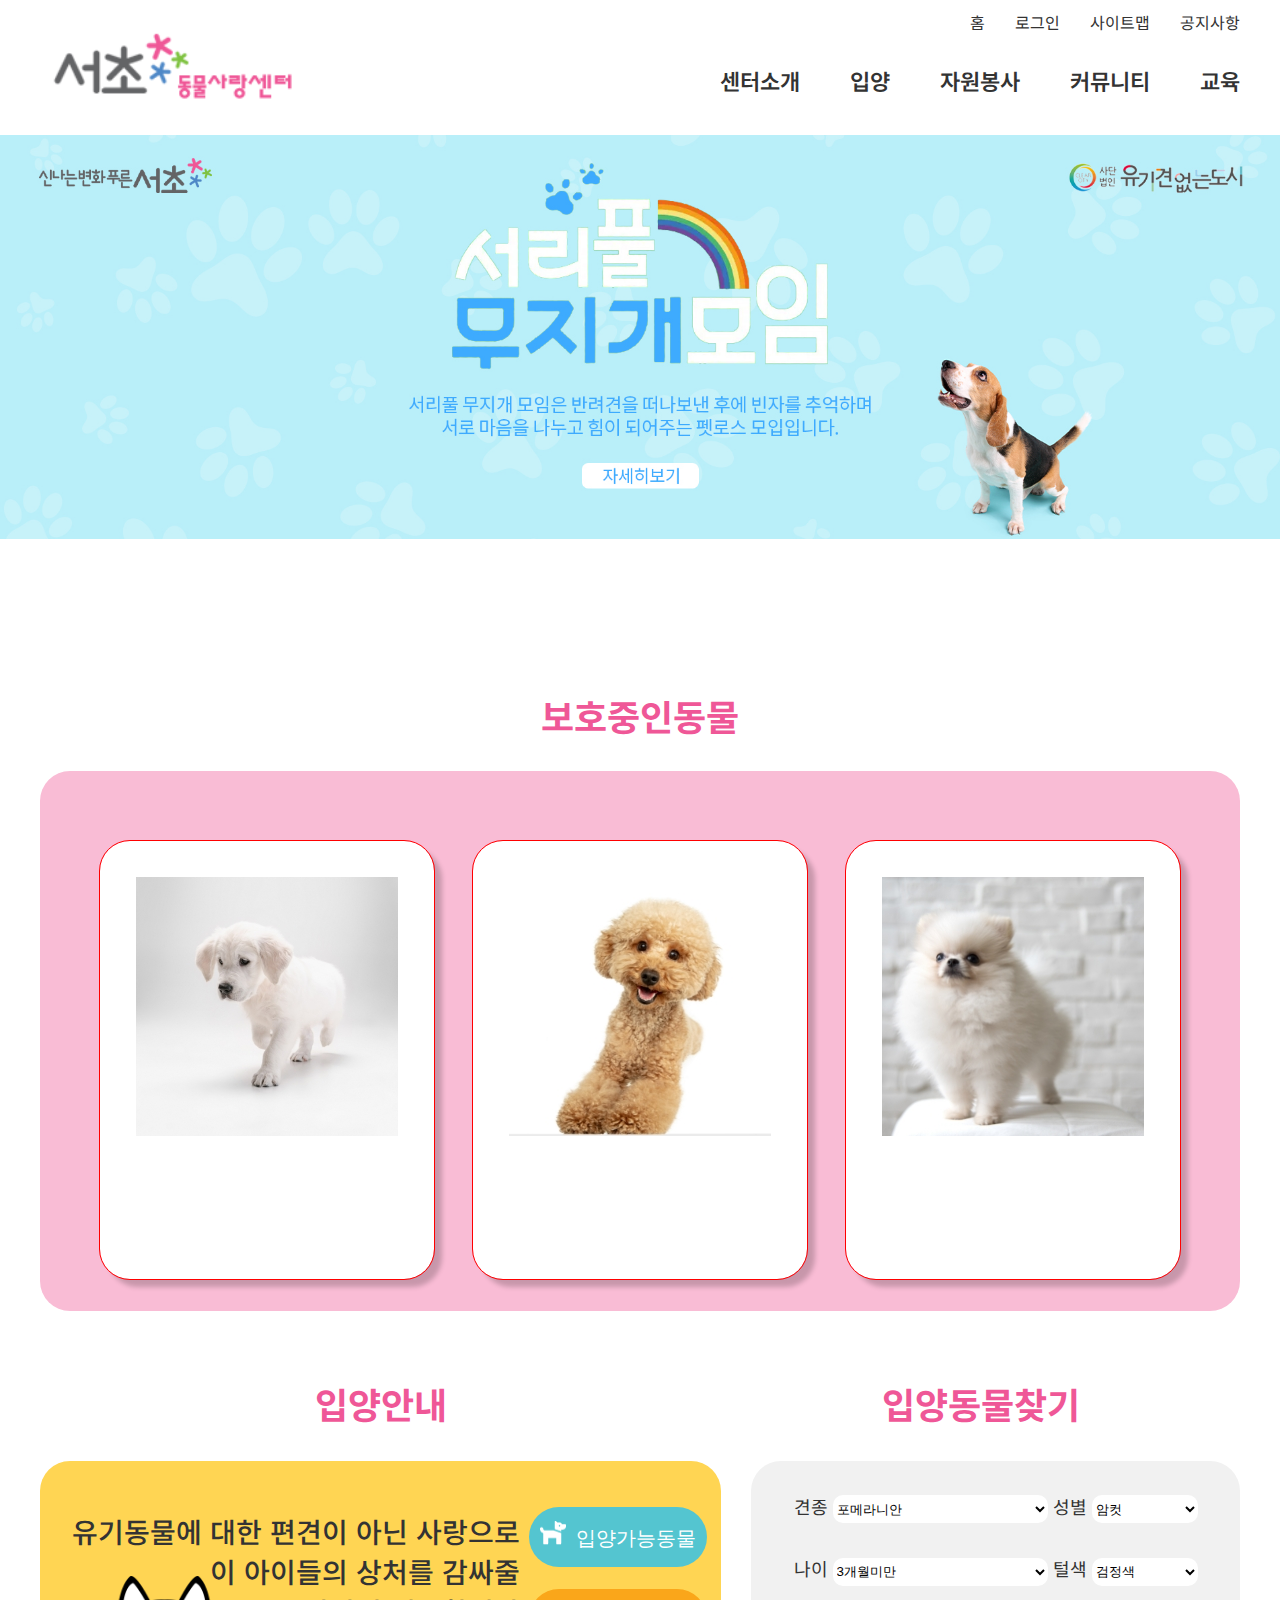
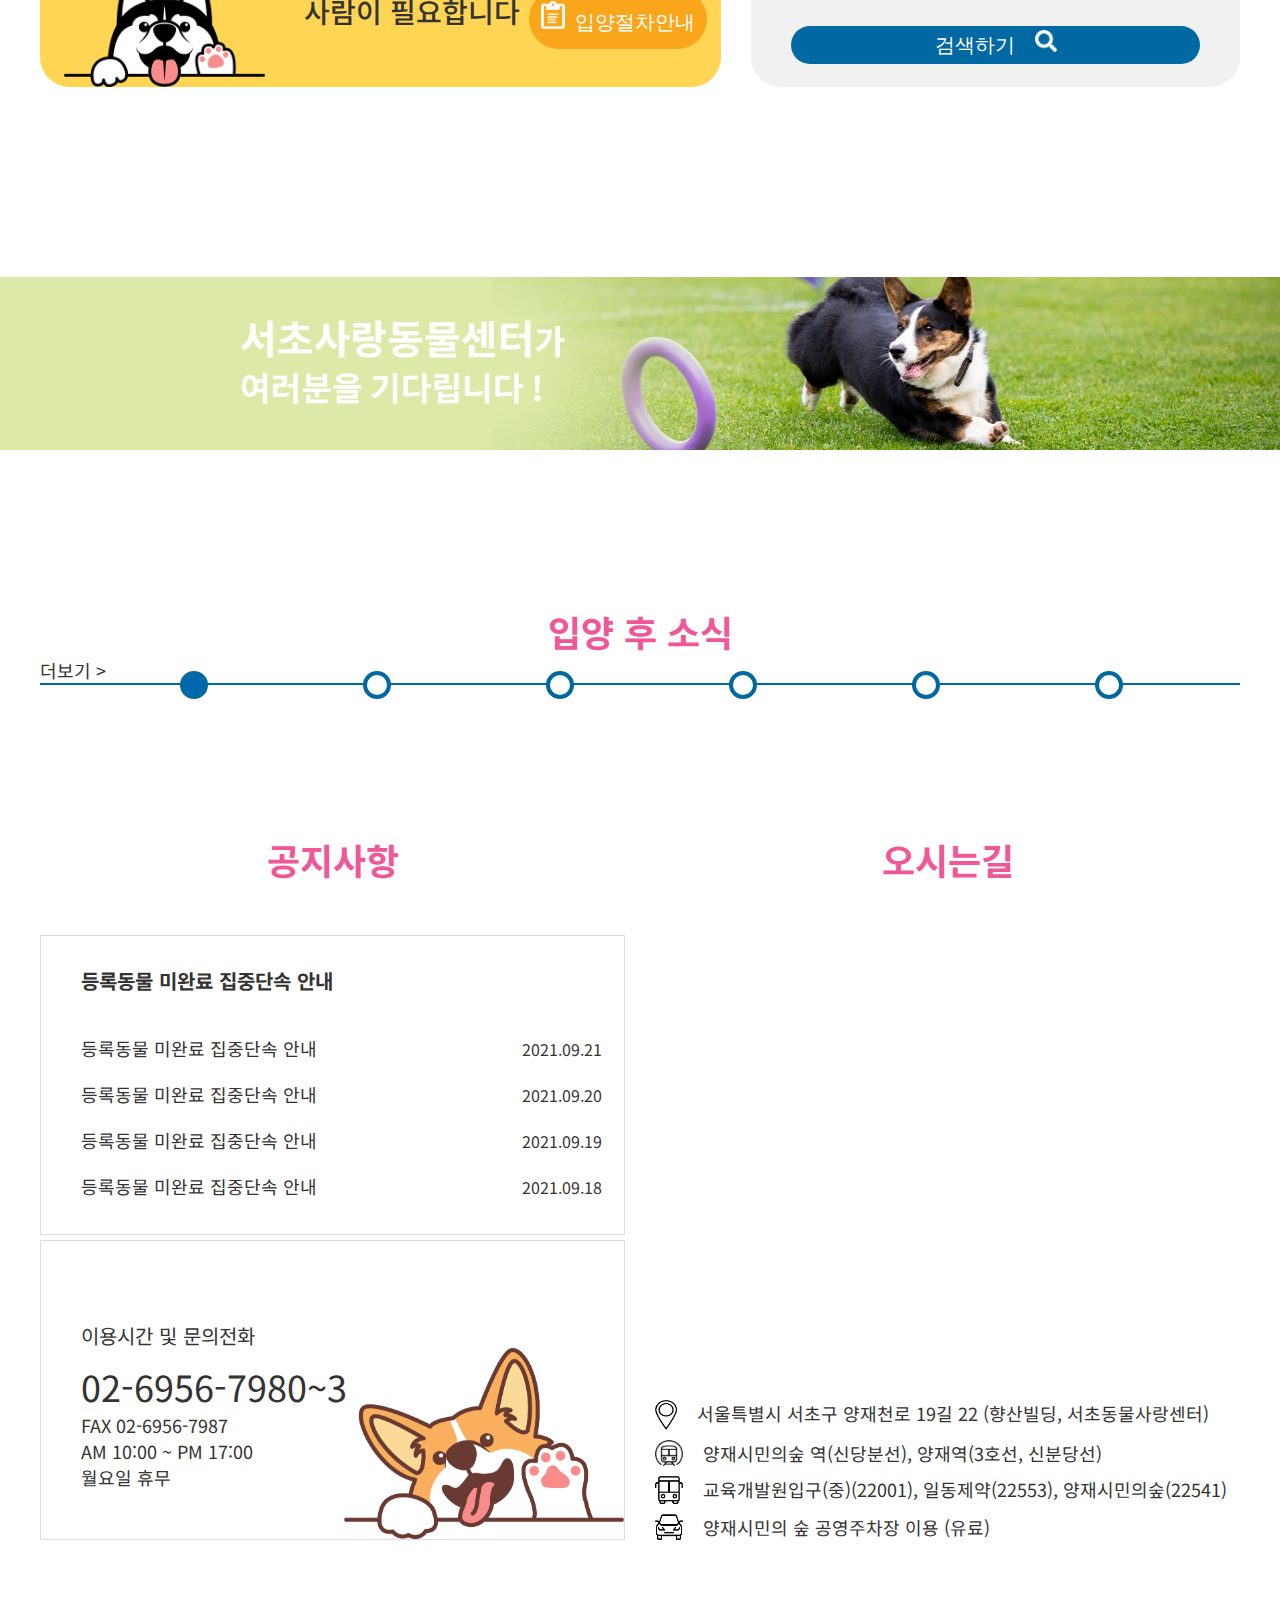
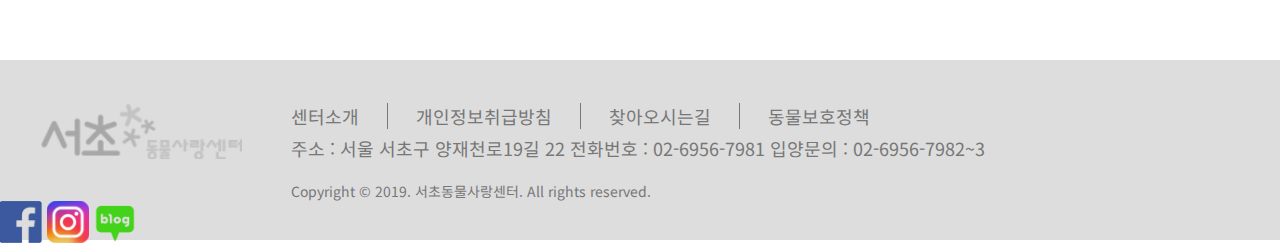
==== index.html @ 69ccb1bf "Add files via upload" ====
<!DOCTYPE html>
<html lang="ko">
<head>
    <meta charset="UTF-8">
    <meta http-equiv="X-UA-Compatible" content="IE=edge">
    <meta name="viewport" content="width=device-width, initial-scale=1.0">
    <title>서초동물사랑센터</title>
    <link href="https://fonts.googleapis.com/css2?family=Noto+Sans+KR:wght@300;400;500;700&display=swap" rel="stylesheet">
  <!-- 폰트어썸 -->
  <link rel="stylesheet" href="https://cdnjs.cloudflare.com/ajax/libs/font-awesome/4.7.0/css/font-awesome.min.css">
  <link rel="stylesheet" href="css/style.css">
  <!-- 제이쿼리 -->
  <script src="https://ajax.googleapis.com/ajax/libs/jquery/3.5.1/jquery.min.js"></script>
  <!-- 자바스크립트 -->
  <script src="js/main.js"></script>
</head>
<body>
    <header id="header">
        <h1><a href="#"><img src="images/logo.png" alt="서울동물사랑센터 로고"></a>
        </h1>
        <div class="header-box">
            <ul class="header-first-nav">
                <li><a href="#">홈</a></li>
                <li><a href="#">로그인</a></li>
                <li><a href="#">사이트맵</a></li>
                <li><a href="#">공지사항</a></li>
            </ul>
            <ul class="header-second-nav">
                <li><a href="#">센터소개</a></li>
                <li><a href="#">입양</a></li>
                <li><a href="#">자원봉사</a></li>
                <li><a href="#">커뮤니티</a></li>
                <li><a href="#">교육</a></li>
            </ul>
        </div>
    </header>
    <section id="main-visual">
        <div class="slider">
            <div class="sliders">
                <img src="images/main-banner1.jpg" alt="1">
                <img src="images/main-banner2.jpg" alt="2">
                <img src="images/main-banner3.jpg" alt="3">
            </div>
        </div>
      </section>

      <section id="contents-1">
          <h2>보호중인동물</h2>
          <div class="contents-box container">
              <div class="contents1">
                  <img src="images/contents-img1.jpg" alt="1">
                  <div class="text-box">
                
                  </div>
              </div>
              <div class="contents1">
                <img src="images/contents-img2.jpg" alt="2">
                <div class="text-box">
                    
                </div>
            </div>
            <div class="contents1">
                <img src="images/contents-img3.jpg" alt="3">
                <div class="text-box">
                    
                </div>
            </div>
          </div>
      </section>

      <section id="contents-2">
          <div class="contents2-1">
              <h2>입양안내</h2>
              <div class="contents2-1-box">
                  <p>유기동물에 대한 편견이 아닌 사랑으로
                      이 아이들의 상처를 감싸줄
                      사람이 필요합니다
                  </p>
                  <img src="images/dog4.png" alt="dogimg1">
                  <div class="contents2-1-button">
                      <button class="button1"><img src="images/icon01.png" alt="1">입양가능동물</button>
                      <button class="button2"><img src="images/icon02.png" alt="2">입양절차안내</button>
                  </div>
              </div>
          </div>
          <div class="contents2-2">
              <h2>입양동물찾기</h2>
              <div class="contents2-2-box">
                  <div class="select-box">
                      <span class="span1">견종</span>
                      <select name="견종" class="select-1">
                          <option value="">포메라니안</option>
                          <option value="">푸들</option>
                          <option value="">허스키</option>
                          <option value="">웰시코기</option>
                          <option value="">도베르만</option>
                          <option value="">사모예드</option>
                          <option value="">진돗개</option>
                      </select>
                      <span class="span2">성별</span>
                      <select name="성별" class="select-2">
                          <option value="">암컷</option>
                          <option value="">수컷</option>
                      </select>
                  </div>
                  <div>
                      <span>나이</span>
                      <select name="나이" class="select-1">
                        <option value="">3개월미만</option>
                        <option value="">6개월미만</option>
                        <option value="">1세</option>
                        <option value="">2세</option>
                        <option value="">3세</option>
                        <option value="">4세</option>
                        <option value="">5세이상</option>   
                      </select>
                      <span>털색</span>
                      <select name="털색" class="select-2">
                        <option value="">검정색</option>
                        <option value="">갈색</option>
                        <option value="">하얀색</option>
                        <option value="">주황색</option>
                        <option value="">회색</option>
                        <option value="">기타</option>
                      </select>
                </div>
                <button class="search-button">검색하기<img src="images/search_icon.png" alt=""></button>
              </div>
          </div>
      </section>

      <section id="sub-banner">
          <div class="sub-banner">
              <img src="images/sub-banner.jpg" alt="sub banner">
          </div>
      </section> 
      
      <section id="contents-3" class="container">
          <h2>입양 후 소식</h2>
          <a href="#" class="more">더보기 ></a>
          <div class="indicator">
                <div class="indicator-box">
                    <div class="borderline"></div>
                    <ul>
                        <li><a href="#"></a></li>
                        <li><a href="#"></a></li>
                        <li><a href="#"></a></li>
                        <li><a href="#"></a></li>
                        <li><a href="#"></a></li>
                        <li><a href="#"></a></li>                 
                    </ul>
                    
                    </div>
                </div>
                
          </div>
      </section>

      <section id="contents-4" class="container">
          <div class="contents4-1">
              <h2>공지사항</h2>
              <div class="notice-box">
                  <h3>등록동물 미완료 집중단속 안내</h3>
                  <div class="notice-text">
                      <a href="#">등록동물 미완료 집중단속 안내</a>
                      <a href="#">2021.09.21</a>
                  </div>
                  <div class="notice-text">
                    <a href="#">등록동물 미완료 집중단속 안내</a>
                    <a href="#">2021.09.20</a>
                </div>
                <div class="notice-text">
                    <a href="#">등록동물 미완료 집중단속 안내</a>
                    <a href="#">2021.09.19</a>
                </div>
                <div class="notice-text">
                    <a href="#">등록동물 미완료 집중단속 안내</a>
                    <a href="#">2021.09.18</a>
                </div>

              </div>
              <div class="guide-box">
                  <p>이용시간 및 문의전화</p>
                  <p>02-6956-7980~3</p>
                  <p>FAX 02-6956-7987</p>
                  <p>AM 10:00 ~ PM 17:00</p>
                  <p>월요일 휴무</p>
                  <img src="images/dog2.png" alt="dog5">
              </div>
          </div>
          <div class="contents4-2">
              <h2>오시는길</h2>
              <div class="map">
                <iframe src="https://www.google.com/maps/embed?pb=!1m18!1m12!1m3!1d3166.33855707436!2d127.03593541558656!3d37.47633633704579!2m3!1f0!2f0!3f0!3m2!1i1024!2i768!4f13.1!3m3!1m2!1s0x357ca10b5d836675%3A0x1bbfbc48b01835de!2z7ISc7LSIIOuPmeusvOyCrOuekeyEvO2EsA!5e0!3m2!1sko!2skr!4v1635246978576!5m2!1sko!2skr" 
                width="585" 
                height="450" 
                style="border:0;" 
                allowfullscreen="" loading="lazy">
                </iframe>
              </div>
              <div class="map-guide">
                  <div class="map-guide-text-box">
                  <img src="images/guide-icon1.png" alt="">
                  <p>서울특별시 서초구 양재천로 19길 22
                    (향산빌딩, 서초동물사랑센터)</p>
                  </div> 
                  <div class="map-guide-text-box">
                    <img src="images/guide-icon2.png" alt="">
                    <p>양재시민의숲 역(신당분선), 양재역(3호선,
                        신분당선)
                    </p>
                    </div>
                    <div class="map-guide-text-box">
                        <img src="images/guide-icon3.png" alt="">
                        <p>교육개발원입구(중)(22001), 일동제약(22553),
                             양재시민의숲(22541)
                        </p>
                        </div>
                     <div class="map-guide-text-box">
                        <img src="images/guide-icon4.png" alt="">
                        <p>양재시민의 숲 공영주차장 이용 (유료)</p>
                    </div> 

              </div>
          </div>
      </section>

      <footer>
        <div class="footer-box">
            <a href="#">
                <img class="footer-logo" src="images/footer_logo.png" alt="푸터로고">
            </a>
            <div class="footer-box-flex">
                <ul class="footer-box-ul">
                    <li><a href="#">센터소개</a></li>
                    <li><a href="#">개인정보취급방침</a></li>
                    <li><a href="#">찾아오시는길</a></li>
                    <li><a href="#">동물보호정책</a></li>
                </ul>
                <div class="footer-box-p">
                    <p>주소 : 서울 서초구 양재천로19길 22   전화번호 : 02-6956-7981   입양문의 : 02-6956-7982~3
                    </p>
                    <p>Copyright &copy; 2019. 서초동물사랑센터. All rights reserved.</p>
                </div>
            </div>
        </div>
        <div class="icon">
            <a href="#"><img src="images/face-book.png" alt="페이스북"></a>
            <a href="#"><img src="images/instagram.png" alt="인스타그램"></a>
            <a href="#"><img src="images/band.png" alt="네이버밴드"></a>
        </div>
    </footer>
    
</body>
</html>
---- css/style.css ----
:root {
    --main-color: #EF5797;
    --sub-color: #0068A3;
    --text-color: #333;
}

*{
    margin: 0;
    padding: 0;
    box-sizing: border-box;
}

a {
    text-decoration: none;
    color: var(--text-color);
}

ul{
    list-style-type: none;
}

h2{
    font-size: 36px;
    color:#EF5797;
}

body {
    font-family: 'Noto Sans KR', sans-serif;
    color: var(--text-color);
    font-size: 18px; 
    font-weight: 400;
  }

.container{
    width: 1200px;
    margin: 0 auto;
}

/*헤더*/
#header{
    width: 1200px;
    margin: 0 auto;
    display: flex;
    justify-content: space-between;
    height: 135px;
}
#header img{
  width: 247px;
  height: 75px;
  margin-top: 30px;
  margin-left: 10px;
}

.header-first-nav{
  display: flex;
  font-size: 16px;
  color: #707070;
  margin-top: 10px;
  justify-content: flex-end;
}
.header-first-nav li{
  margin-right: 30px;
}
.header-first-nav li:last-child{
  margin: 0;
}

.header-second-nav{
  display: flex;
  font-size: 22px;
  color: #333333;
  font-weight: 600;
  margin-top: 30px;
  justify-content: flex-end;
}
.header-second-nav li{
  margin-right: 50px;
}
.header-second-nav li:last-child{
  margin: 0;
}

/*메인 슬라이더*/

.slider {
    overflow: hidden;
    position: relative;
}
.slider .sliders {
    width: 300%;
    display: flex;
    margin-left: -000%;
    transition-duration: 1s;
}
.slider .sliders img{
    width:33.33%;
    display: block;
}

/*컨텐츠 1*/
#contents-1{
    margin-top: 150px;
}
#contents-1 h2{
    text-align: center;
    margin-bottom: 30px;
}

#contents-1 .contents-box{
    width: 1200px;
    height: 540px;
    background: #F9BCD5;
    border-radius: 30px;
    display: flex;
    overflow: hidden;
}

#contents-1 .contents-box .contents1{
    background: #fff;
    width: 334px;
    height: 438px;
    border-radius: 30px;
    margin-left: 39px;
    outline: 1px solid red;
    margin-top: 70px;
    box-shadow: 8px 8px 5px rgba(0,0,0,0.2);;
}

#contents-1 .contents-box .contents1:first-child{
    margin-left: 60px;
}

#contents-1 .contents-box .contents1 img{
    margin-top: 36px;
    text-align: center;
    margin-left: 36px;
}

#contents-1 .contents-box .contents1 .text-box{
    display: flex;
    margin-left: 50px;
}

/*컨텐츠 2*/
#contents-2{
    margin-top: 66px;
    display: flex;
    width: 1200px;
    margin: 0 auto;
    margin-top: 66px;
}

#contents-2 h2{
    margin-bottom: 32px;
}

/*컨텐츠 2-1*/
#contents-2 .contents2-1 h2{
    text-align: center;
}

#contents-2 .contents2-1-box{
    width: 681px;
    height: 226px;
    background: #FFD553;
    border-radius: 30px;
    display: flex;
    position: relative;
}
#contents-2 .contents2-1-box > img{
    width: 201px;
    height: 111px;
    position: absolute;
    bottom: 0;
    left:24px;
}

#contents-2 .contents2-1-box p{
    font-size: 28px;
    font-weight: 500;
    white-space:pre-line;
    text-align:end;
    margin-top: 50px;
    margin-left: 32px;
}

#contents-2 .contents2-1-box .button1{
    width: 178px;
    height: 60px;
    background: #54C5D0;
    border-radius: 30px;
    border:none;
    color: #fff;
    font-size: 20px;
    text-align: center;
    margin-top: 46px;
    position: absolute;
    right: 14px;
    cursor: pointer;
}

#contents-2 .contents2-1-box .button1 img{
    width: 26px;
    height: 24px;
    margin-right: 10px;
}

#contents-2 .contents2-1-box .button2{
    width: 178px;
    height: 60px;
    background: #FAA61A;
    border-radius: 30px;
    border:none;
    color: #fff;
    font-size: 20px;
    text-align: center;
    margin-top: 128px;
    position: absolute;
    right: 14px;
    cursor: pointer;
}
#contents-2 .contents2-1-box .button2 img{
    width: 24px;
    height: 28px;
    margin-right: 10px;
}

.contents2-1-button{
    right: 14px;
}

/*컨텐츠 2-2*/

.contents2-2 .contents2-2-box{
    width: 489px;
    height: 226px;
    background: #F1F1F1;
    border-radius: 30px;
    margin-left: 30px;
    text-align: center;
}

.contents2-2 h2{
    text-align: center;
}

.contents2-2 .contents2-2-box .search-button {
    border:none;
    width: 409px;
    height: 38px;
    background: var(--sub-color);
    color:#fff;
    text-align: center;
    border-radius: 30px;
    font-size: 20px;
    cursor: pointer;
    margin-top: 40px;
}

.contents2-2 .contents2-2-box .search-button img{
    width: 22px;
    height: 22px;
    margin-left: 20px;
}

.contents2-2-box .select-1{
    width: 215px;
    height: 28px;
    background: #fff;
    border:none;
    border-radius: 10px;
}

.contents2-2-box .select-2{
    width: 106px;
    height: 28px;
    background: #fff;
    border:none;
    border-radius: 10px;
}

.contents2-2-box .select-box{
    padding-top: 32px;
    margin-bottom: 32px;
}

/*서브배너*/

#sub-banner{
    margin-top: 190px;
}

#sub-banner img{
    width: 100%;
}

/*컨텐츠 3*/

#contents-3{
    margin-top: 150px;
}

#contents-3 h2{
    text-align: center;
}


#contents-3 .indicator{
    position: relative;
}

#contents-3 .indicator .borderline{
    width: 1200px;
    border:1px solid #0068A3;
    position: absolute;
}

.indicator-box > ul{
    position: absolute;
    top: -12px;
    left: -10px;
}

.indicator-box > ul > li{
    display: inline-block;
    margin-left: 150px;
    
}
.indicator-box > ul > li > a{
    width: 28px;
    height: 28px;
    border-radius: 50%;
    background: #fff;
    border:4px solid #0068A3;
    display: flex;

}

.indicator-box > ul > li:first-child a{
    background: #0068ac;
}

.indicator-name ul{
    list-style-type: none;
    display: flex;
}


.indicator > ul{
    list-style-type: none;
    display: flex;

}

.indicator > ul > li{
    margin-left: 150px;
}




/*컨텐츠 4*/
#contents-4 {
    display: flex;
    margin-top: 150px;
}

/*컨텐츠 4-1*/
#contents-4 .contents4-1 h2{
    text-align: center;
    margin-bottom: 50px;
}

/*노티스박스*/

#contents-4 .notice-box{
    width: 585px;
    height: 300px;
    border: 1px solid #dddddd;
}

#contents-4 .notice-box h3{
    margin-top: 30px;
    margin-left: 40px;
    font-size: 20px;
    margin-bottom: 40px;
}

#contents-4 .notice-box .notice-text{
    margin-left: 40px;
    font-size: 18px;
    margin-bottom: 20px;
}

#contents-4 .notice-box .notice-text a:last-child{
    font-size: 16px;
    padding-left: 200px;
}

/*가이드 박스*/

#contents-4 .guide-box{
    width: 585px;
    height: 300px;
    border: 1px solid #dddddd;
    margin-top: 5px;
    position: relative;
}

#contents-4 .guide-box p:first-child{
    margin-top: 80px;
    font-size: 20px;
    margin-bottom: 10px;
}

#contents-4 .guide-box p:nth-child(2){
    font-size: 36px;
}  

#contents-4 .guide-box p{
    margin-left: 40px;
}

#contents-4 .guide-box img{
    position: absolute;
    width: 280px;
    right: 0;
    bottom: 0px;
}

/*컨텐츠 4-2*/
#contents-4 .contents4-2{
    width: 585px;
    margin-left: 30px;
}
.contents4-2 h2{
    text-align: center;
    margin-bottom: 50px;
}

#contents-4 .contents4-2 .map-guide .map-guide-text-box img{
    width: 28px;
}

#contents-4 .contents4-2 .map-guide .map-guide-text-box:first-child img{
    width: 22px;
    height: 30px;
}
#contents-4 .contents4-2 .map-guide .map-guide-text-box{
    display: flex;
    margin-top: 10px;
}

.map-guide-text-box p{
    margin-left: 20px;
}








footer{
    margin-top: 120px;
    background-color: #dddddd;
    
    height: 180px;
  }
  footer .footer-logo{
    width: 202px;
    height: 56px;
    margin-top: 43px;
  }
  .footer-box{
    display: flex;
    width: 1200px;
    margin: 0 auto;
  }
  .footer-box-ul{
    display: flex;
  }
  
  .footer-box-ul li{
    padding: 0 28px;
    border-right: 1px solid #777777;
  }
  
  .footer-box-ul li:first-child{
    padding-left: 0;
  }
  .footer-box-ul li:last-child{
    border-right: none;
  }
  .footer-box-ul li a{
    color: #777777;
  }
  .footer-box-flex{
    margin-top: 43px;
    margin-left: 49px;
    color: #777777;
  }
  .footer-box-p{
    margin-top: 6px;
  }
  .footer-box-p p:last-child{
    margin-top: 20px;
    font-size: 14px;
  }
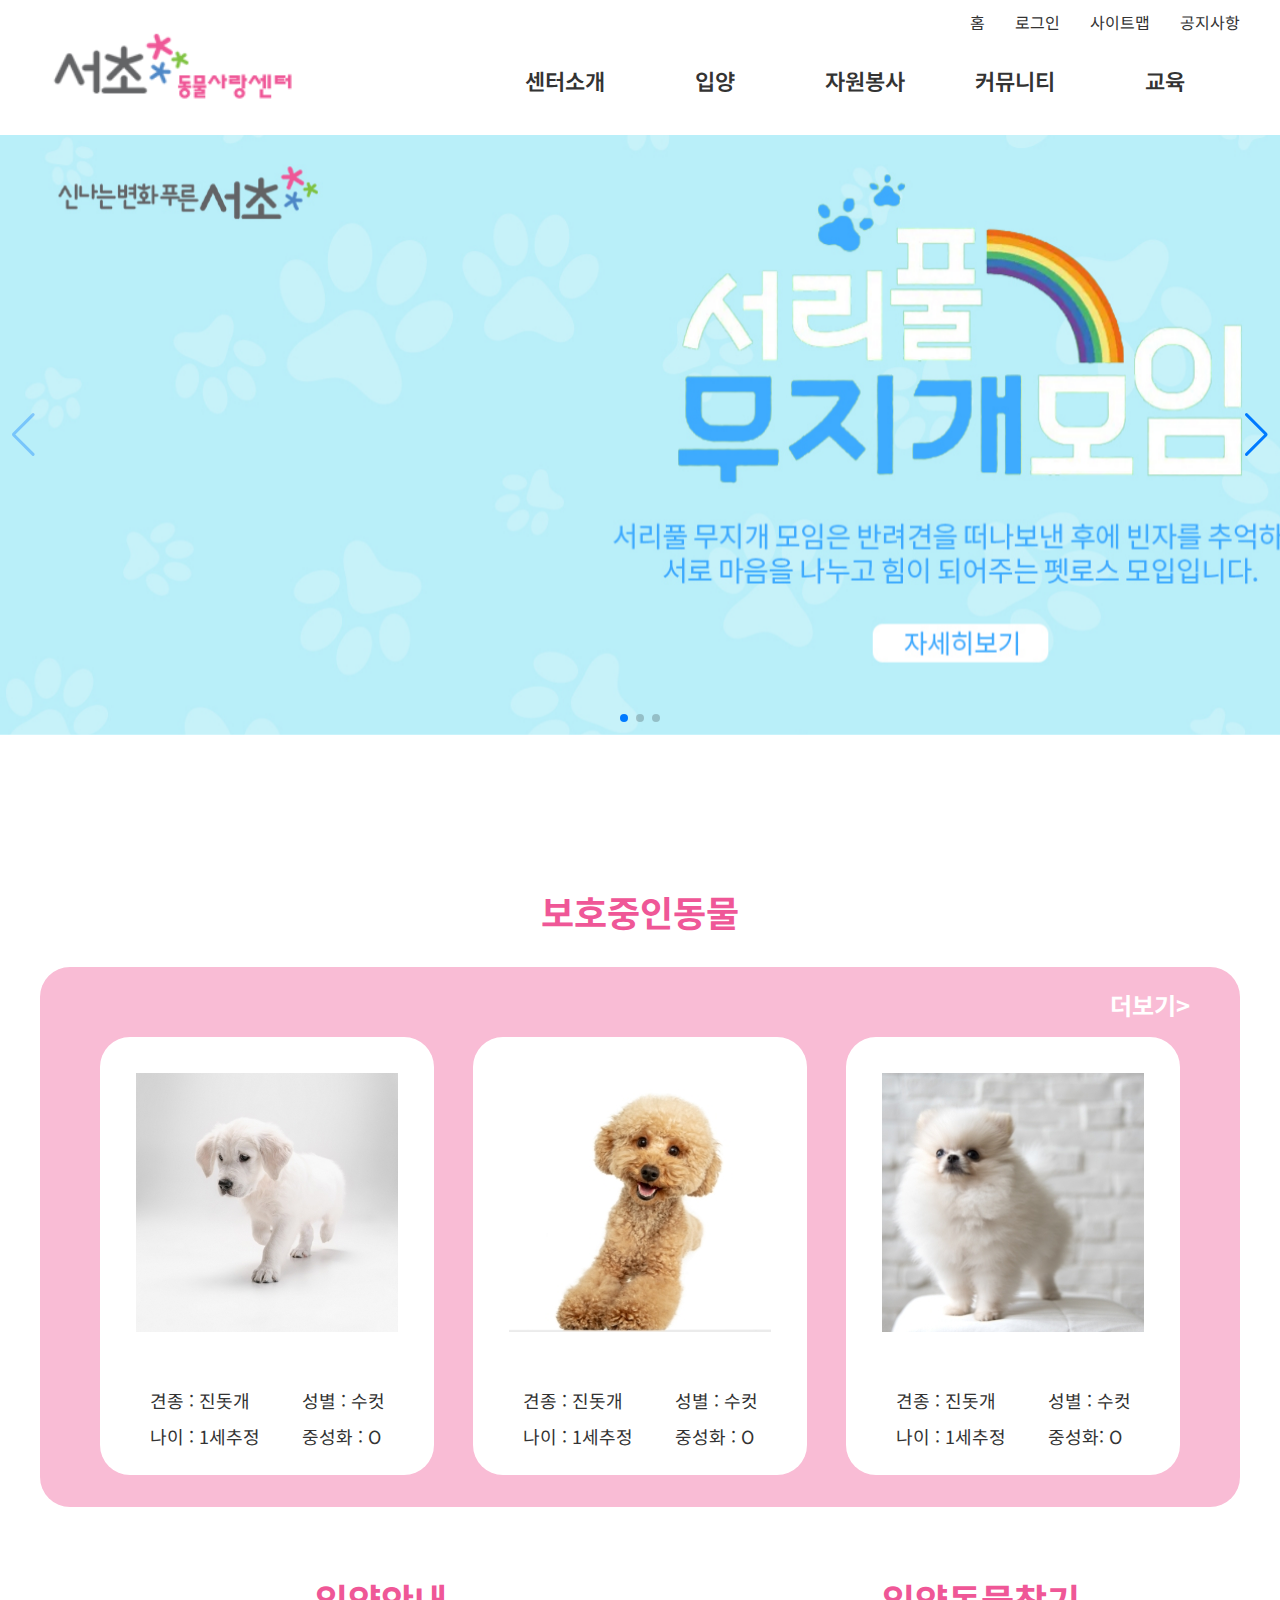
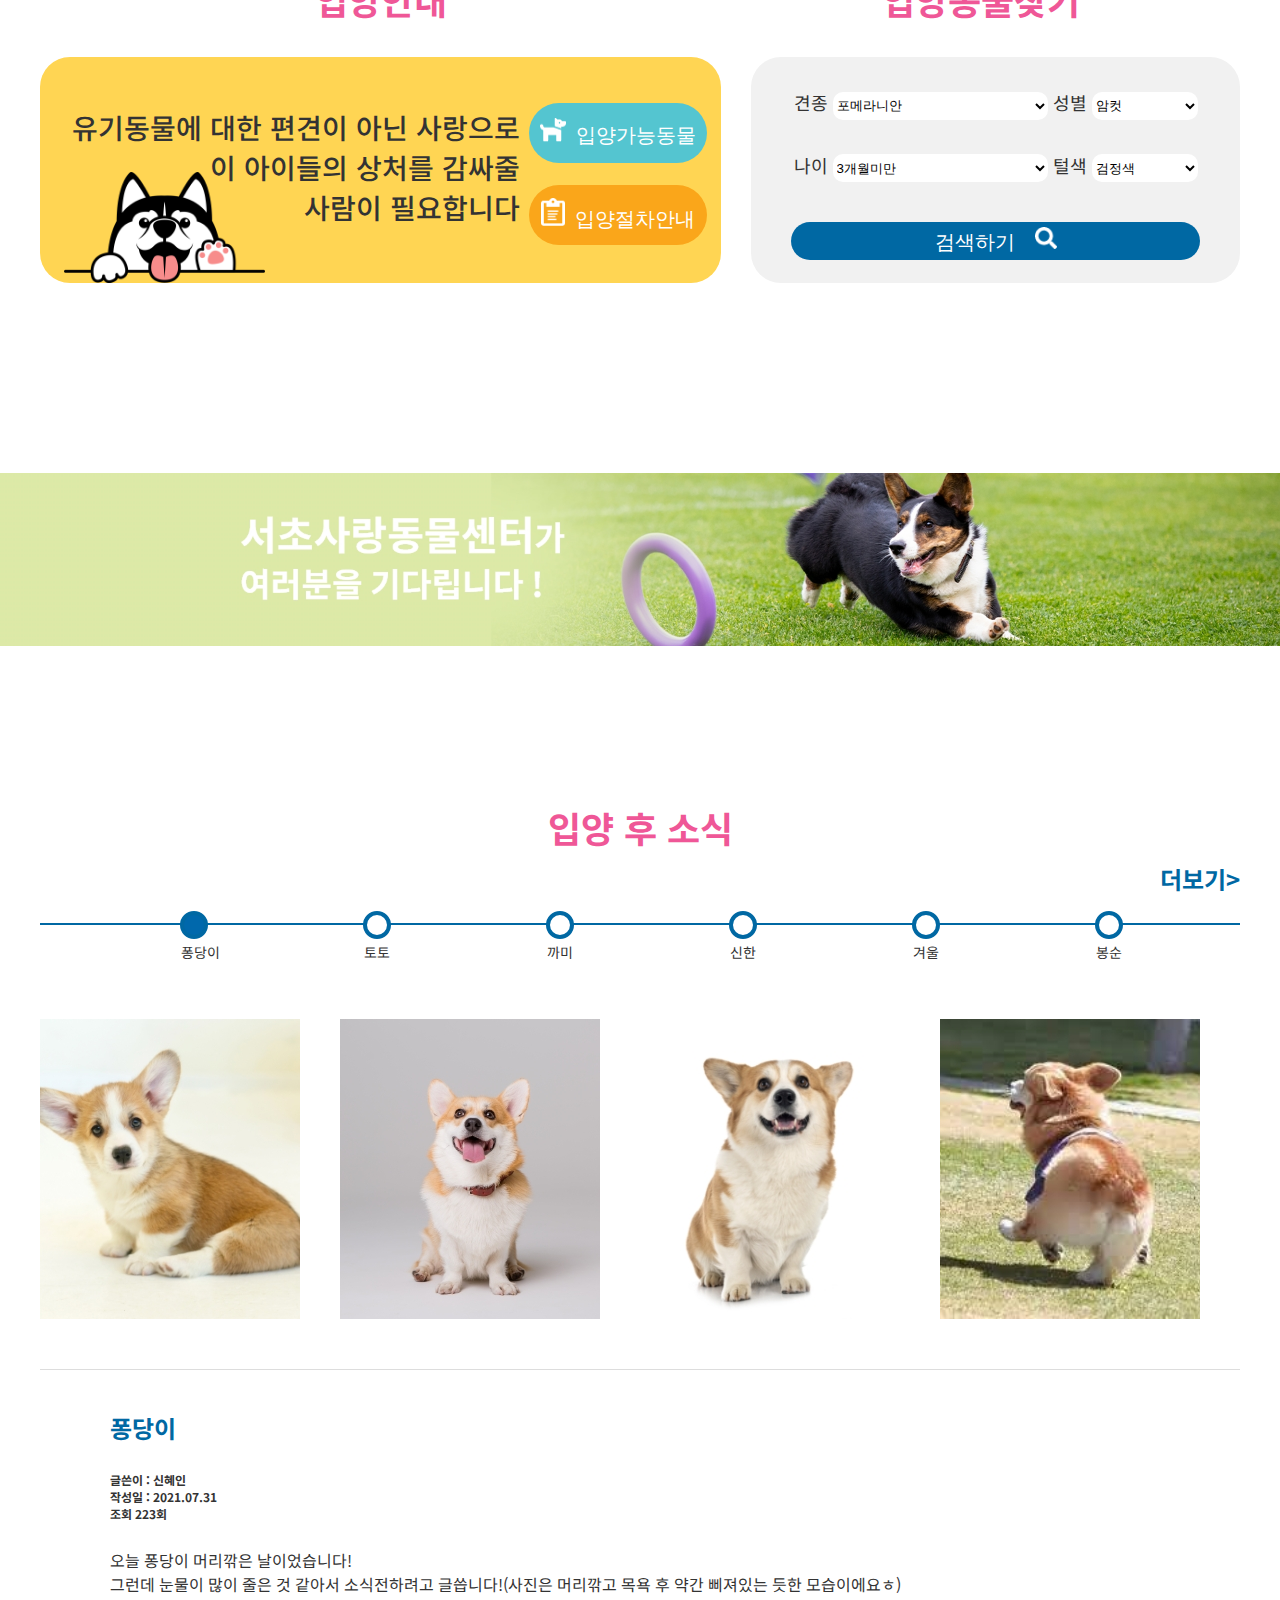
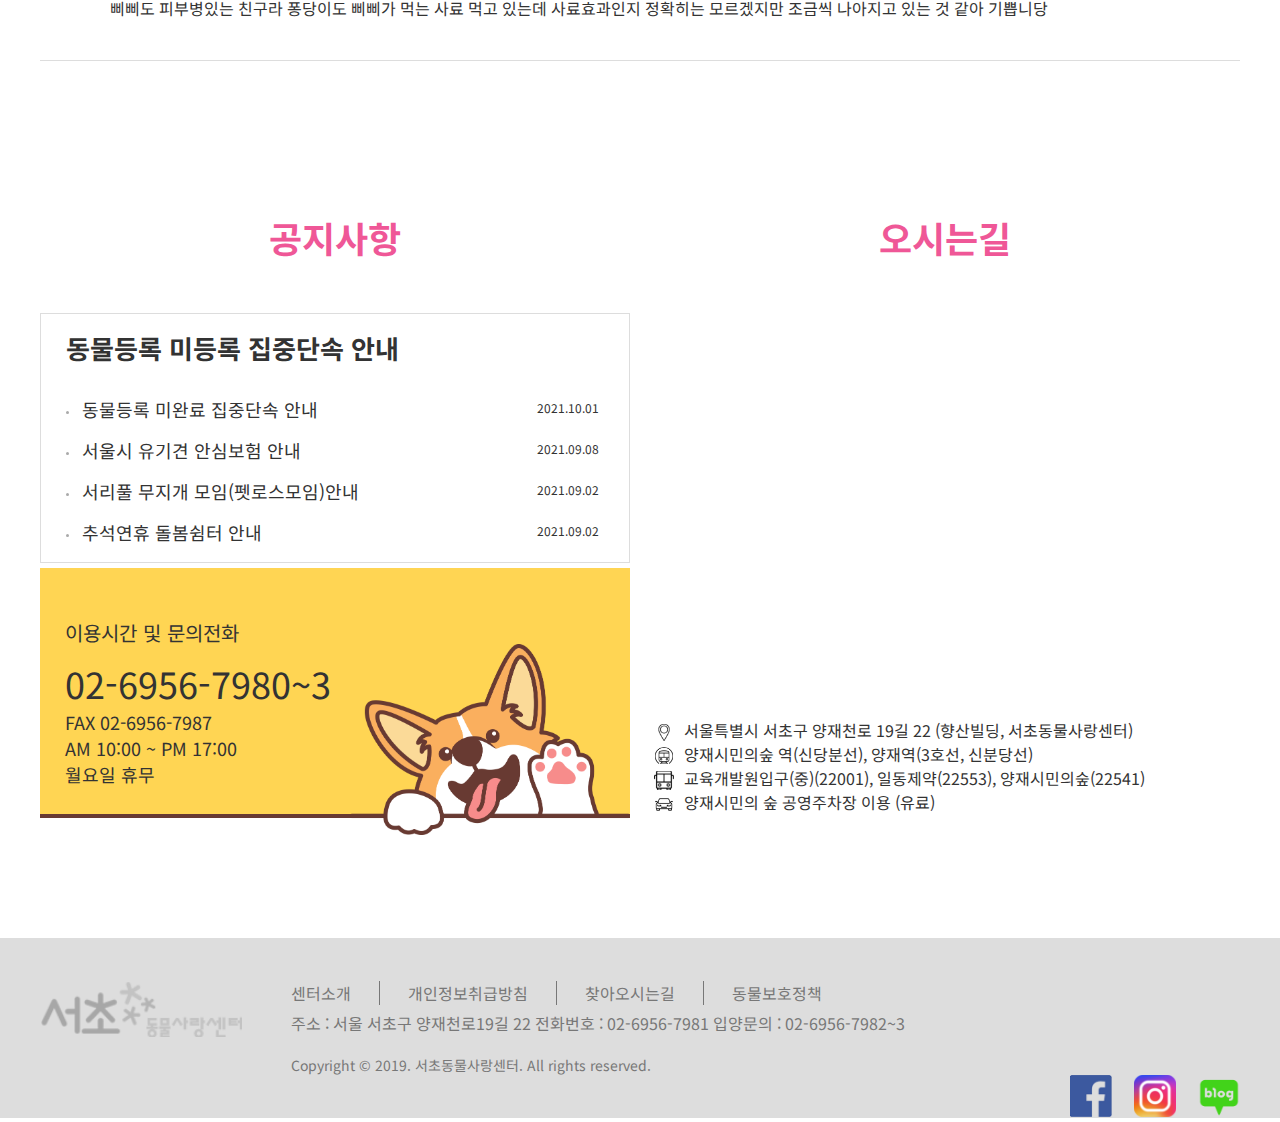
==== commit f5271215: "Add files via upload" ====
--- a/index.html
+++ b/index.html
@@ -12,56 +12,115 @@
   <!-- 제이쿼리 -->
   <script src="https://ajax.googleapis.com/ajax/libs/jquery/3.5.1/jquery.min.js"></script>
   <!-- 자바스크립트 -->
-  <script src="js/main.js"></script>
+  <script src="./js/main.js"></script>
+  <link
+      rel="stylesheet"
+      href="https://unpkg.com/swiper/swiper-bundle.min.css"
+    />
+    <script src="https://unpkg.com/swiper/swiper-bundle.min.js"></script>
+
 </head>
 <body>
     <header id="header">
-        <h1><a href="#"><img src="images/logo.png" alt="서울동물사랑센터 로고"></a>
+        <h1><a href="./index.html"><img src="images/logo.png" alt="서울동물사랑센터 로고"></a>
         </h1>
         <div class="header-box">
             <ul class="header-first-nav">
-                <li><a href="#">홈</a></li>
+                <li><a href="./index.html">홈</a></li>
                 <li><a href="#">로그인</a></li>
                 <li><a href="#">사이트맵</a></li>
                 <li><a href="#">공지사항</a></li>
             </ul>
             <ul class="header-second-nav">
-                <li><a href="#">센터소개</a></li>
-                <li><a href="#">입양</a></li>
-                <li><a href="#">자원봉사</a></li>
-                <li><a href="#">커뮤니티</a></li>
-                <li><a href="#">교육</a></li>
+                <li><a href="./introduce/introduce.html">센터소개</a>
+                    <ul class="header-second-nav-depth">
+                        <li><a href="./introduce/introduce.html">소개</a></li>
+                        <li><a href="./introduce/introduce_2.html">둘러보기</a></li>
+                        <li><a href="./introduce/introduce_3.html">오시는길</a></li>
+                    </ul>
+                </li>
+                <li><a href="../adopt/adopt-1.html">입양</a>
+                    <ul class="header-second-nav-depth">
+                        <li><a href="./adopt/adopt-1.html">입양절차</a></li>
+                        <li><a href="./adopt/adopt-2.html">보호중인동물</a></li>
+                        <li><a href="./adopt/adopt-3.html">입양 후 소식</a></li>
+                    </ul>
+                </li>
+                <li><a href="#">자원봉사</a>
+                    <ul class="header-second-nav-depth">
+                        <li><a href="#">안내</a></li>
+                        <li><a href="#">신청</a></li>
+                    </ul>
+                </li>
+                <li><a href="#">커뮤니티</a>
+                    <ul class="header-second-nav-depth">
+                        <li><a href="#">공지사항</a></li>
+                        <li><a href="#">갤러리</a></li>
+                        <li><a href="#">뉴스레터</a></li>
+                        <li><a href="#">FQA</a></li>
+                    </ul>
+                </li>
+                <li><a href="#">교육</a>
+                    <ul class="header-second-nav-depth">
+                        <li><a href="#">온라인교육영상</a></li>
+                    </ul>
+                </li>
             </ul>
         </div>
     </header>
-    <section id="main-visual">
-        <div class="slider">
-            <div class="sliders">
-                <img src="images/main-banner1.jpg" alt="1">
-                <img src="images/main-banner2.jpg" alt="2">
-                <img src="images/main-banner3.jpg" alt="3">
-            </div>
+    <div class="swiper mySwiper">
+        <div class="swiper-wrapper">
+          <div class="swiper-slide"><img src="./images/main-banner1.jpg" alt="1"></div>
+          <div class="swiper-slide"><img src="./images/main-banner2.jpg" alt="1"></div>
+          <div class="swiper-slide"><img src="./images/main-banner3.jpg" alt="1"></div>
         </div>
-      </section>
+        <div class="swiper-button-next"></div>
+        <div class="swiper-button-prev"></div>
+        <div class="swiper-pagination"></div>
+      </div>
 
       <section id="contents-1">
           <h2>보호중인동물</h2>
           <div class="contents-box container">
+            <a href="./adopt/adopt-2.html"><span>더보기></span></a>
               <div class="contents1">
                   <img src="images/contents-img1.jpg" alt="1">
                   <div class="text-box">
-                
+                      <div class="dog-info">
+                          <a href="#"><span>견종 : 진돗개</span></a>
+                          <a href="#"><span>나이 : 1세추정</span></a>
+                      </div>
+                      <div class="dog-info">
+                        <a href="#"><span>성별 : 수컷</span></a>
+                        <a href="#"><span>중성화 : O</span></a>
+                    </div>
                   </div>
               </div>
               <div class="contents1">
                 <img src="images/contents-img2.jpg" alt="2">
                 <div class="text-box">
+                    <div class="dog-info">
+                        <a href="#"><span>견종 : 진돗개</span></a>
+                        <a href="#"><span>나이 : 1세추정</span></a>
+                    </div>
+                    <div class="dog-info">
+                      <a href="#"><span>성별 : 수컷</span></a>
+                      <a href="#"><span>중성화 : O</span></a>
+                  </div>
                     
                 </div>
             </div>
             <div class="contents1">
                 <img src="images/contents-img3.jpg" alt="3">
                 <div class="text-box">
+                    <div class="dog-info">
+                        <a href="#"><span>견종 : 진돗개</span></a>
+                        <a href="#"><span>나이 : 1세추정</span></a>
+                    </div>
+                    <div class="dog-info">
+                      <a href="#"><span>성별 : 수컷</span></a>
+                      <a href="#"><span>중성화: O</span></a>
+                  </div>
                     
                 </div>
             </div>
@@ -78,8 +137,8 @@
                   </p>
                   <img src="images/dog4.png" alt="dogimg1">
                   <div class="contents2-1-button">
-                      <button class="button1"><img src="images/icon01.png" alt="1">입양가능동물</button>
-                      <button class="button2"><img src="images/icon02.png" alt="2">입양절차안내</button>
+                      <a href="./adopt/adopt-2.html"><button class="button1"><img src="images/icon01.png" alt="1">입양가능동물</button></a>
+                      <a href="./adopt/adopt-1.html"><button class="button2"><img src="images/icon02.png" alt="2">입양절차안내</button></a>
                   </div>
               </div>
           </div>
@@ -137,11 +196,12 @@
       
       <section id="contents-3" class="container">
           <h2>입양 후 소식</h2>
-          <a href="#" class="more">더보기 ></a>
+          <a href="./adopt/adopt-3.html"><span>더보기></span></a> 
           <div class="indicator">
                 <div class="indicator-box">
                     <div class="borderline"></div>
-                    <ul>
+                    
+                    <ul class="circle">
                         <li><a href="#"></a></li>
                         <li><a href="#"></a></li>
                         <li><a href="#"></a></li>
@@ -149,10 +209,30 @@
                         <li><a href="#"></a></li>
                         <li><a href="#"></a></li>                 
                     </ul>
-                    
+                    <ul class="dog-name">
+                        <li><a href="#">퐁당이</a></li>
+                        <li><a href="#">토토</a></li>
+                        <li><a href="#">까미</a></li>
+                        <li><a href="#">신한</a></li>
+                        <li><a href="#">겨울</a></li>
+                        <li><a href="#">봉순</a></li>                 
+                    </ul>
                     </div>
                 </div>
                 
+          </div>
+          <div class="contents3">
+              <img src="images/content3-img1.jpg" alt="c3img1">
+              <img src="images/content3-img2.jpg" alt="c3img2">
+              <img src="images/content3-img3.jpg" alt="c3img3">
+              <img src="images/content3-img4.jpg" alt="c3img4">
+          </div>
+          <div class="review-box">
+              <h3>퐁당이</h3><br>
+              <div class="writer"><p>글쓴이 : 신혜인</p><p>작성일 : 2021.07.31</p><p>조회 223회</p></div><br>
+              <p>오늘 퐁당이 머리깎은 날이었습니다!
+                그런데 눈물이 많이 줄은 것 같아서 소식전하려고 글씁니다!(사진은 머리깎고 목욕 후 약간 삐져있는 듯한 모습이에요ㅎ)
+                삐삐도 피부병있는 친구라 퐁당이도 삐삐가 먹는 사료 먹고 있는데 사료효과인지 정확히는 모르겠지만 조금씩 나아지고 있는 것 같아 기쁩니당</p>
           </div>
       </section>
 
@@ -160,24 +240,37 @@
           <div class="contents4-1">
               <h2>공지사항</h2>
               <div class="notice-box">
-                  <h3>등록동물 미완료 집중단속 안내</h3>
-                  <div class="notice-text">
-                      <a href="#">등록동물 미완료 집중단속 안내</a>
-                      <a href="#">2021.09.21</a>
-                  </div>
-                  <div class="notice-text">
-                    <a href="#">등록동물 미완료 집중단속 안내</a>
-                    <a href="#">2021.09.20</a>
-                </div>
-                <div class="notice-text">
-                    <a href="#">등록동물 미완료 집중단속 안내</a>
-                    <a href="#">2021.09.19</a>
-                </div>
-                <div class="notice-text">
-                    <a href="#">등록동물 미완료 집중단속 안내</a>
-                    <a href="#">2021.09.18</a>
-                </div>
-
+                  <ul>
+                      <li>
+                          <a href="#">
+                          <h3>동물등록 미등록 집중단속 안내</h3>
+                      </a>
+                    </li>
+                    <li>
+                        <a href="#">
+                            동물등록 미완료 집중단속 안내
+                            <span>2021.10.01</span>
+                        </a>
+                    </li>
+                    <li>
+                        <a href="#">
+                            서울시 유기견 안심보험 안내
+                            <span>2021.09.08</span>
+                        </a>
+                    </li>
+                    <li>
+                        <a href="#">
+                            서리풀 무지개 모임(펫로스모임)안내
+                            <span>2021.09.02</span>
+                        </a>
+                    </li>
+                    <li>
+                        <a href="#">
+                            추석연휴 돌봄쉼터 안내
+                            <span>2021.09.02</span>
+                        </a>
+                    </li>
+                  </ul>
               </div>
               <div class="guide-box">
                   <p>이용시간 및 문의전화</p>
@@ -192,8 +285,8 @@
               <h2>오시는길</h2>
               <div class="map">
                 <iframe src="https://www.google.com/maps/embed?pb=!1m18!1m12!1m3!1d3166.33855707436!2d127.03593541558656!3d37.47633633704579!2m3!1f0!2f0!3f0!3m2!1i1024!2i768!4f13.1!3m3!1m2!1s0x357ca10b5d836675%3A0x1bbfbc48b01835de!2z7ISc7LSIIOuPmeusvOyCrOuekeyEvO2EsA!5e0!3m2!1sko!2skr!4v1635246978576!5m2!1sko!2skr" 
-                width="585" 
-                height="450" 
+                width="590" 
+                height="400" 
                 style="border:0;" 
                 allowfullscreen="" loading="lazy">
                 </iframe>
@@ -220,36 +313,51 @@
                         <img src="images/guide-icon4.png" alt="">
                         <p>양재시민의 숲 공영주차장 이용 (유료)</p>
                     </div> 
-
               </div>
           </div>
       </section>
-
       <footer>
         <div class="footer-box">
-            <a href="#">
-                <img class="footer-logo" src="images/footer_logo.png" alt="푸터로고">
-            </a>
-            <div class="footer-box-flex">
-                <ul class="footer-box-ul">
-                    <li><a href="#">센터소개</a></li>
-                    <li><a href="#">개인정보취급방침</a></li>
-                    <li><a href="#">찾아오시는길</a></li>
-                    <li><a href="#">동물보호정책</a></li>
-                </ul>
-                <div class="footer-box-p">
-                    <p>주소 : 서울 서초구 양재천로19길 22   전화번호 : 02-6956-7981   입양문의 : 02-6956-7982~3
-                    </p>
-                    <p>Copyright &copy; 2019. 서초동물사랑센터. All rights reserved.</p>
+                <a href="../index/index.html">
+                    <img class="footer-logo" src="images/footer_logo.png" alt="푸터로고">
+                </a>
+                <div class="footer-box-flex">
+                    <ul class="footer-box-ul">
+                        <li><a href="./introduce/introduce.html">센터소개</a></li>
+                        <li><a href="#">개인정보취급방침</a></li>
+                        <li><a href="./introduce/introduce_3.html">찾아오시는길</a></li>
+                        <li><a href="#">동물보호정책</a></li>
+                    </ul>
+                    <div class="footer-box-p">
+                        <p>주소 : 서울 서초구 양재천로19길 22   전화번호 : 02-6956-7981   입양문의 : 02-6956-7982~3
+                        </p>
+                        <p>Copyright &copy; 2019. 서초동물사랑센터. All rights reserved.</p>
+                    </div>
                 </div>
             </div>
-        </div>
-        <div class="icon">
-            <a href="#"><img src="images/face-book.png" alt="페이스북"></a>
-            <a href="#"><img src="images/instagram.png" alt="인스타그램"></a>
-            <a href="#"><img src="images/band.png" alt="네이버밴드"></a>
-        </div>
-    </footer>
-    
+            <div class="icon">
+                <a href="#"><img src="images/face-book.png" alt="페이스북"></a>
+                <a href="#"><img src="images/instagram.png" alt="인스타그램"></a>
+                <a href="#"><img src="images/band.png" alt="네이버밴드"></a>
+            </div>
+        </footer>
+        <script>
+            var swiper = new Swiper(".mySwiper", {
+              spaceBetween: 30,
+              centeredSlides: true,
+              autoplay: {
+                delay: 2500,
+                disableOnInteraction: false,
+              },
+              pagination: {
+                el: ".swiper-pagination",
+                clickable: true,
+              },
+              navigation: {
+                nextEl: ".swiper-button-next",
+                prevEl: ".swiper-button-prev",
+              },
+            });
+          </script>
 </body>
 </html>--- a/css/style.css
+++ b/css/style.css
@@ -36,66 +36,119 @@
     margin: 0 auto;
 }
 
-/*헤더*/
+/* 헤더 */
 #header{
     width: 1200px;
     margin: 0 auto;
     display: flex;
     justify-content: space-between;
     height: 135px;
-}
-#header img{
+  }
+  #header img{
   width: 247px;
   height: 75px;
   margin-top: 30px;
   margin-left: 10px;
-}
-
-.header-first-nav{
+  }
+  
+  .header-first-nav{
   display: flex;
   font-size: 16px;
   color: #707070;
   margin-top: 10px;
   justify-content: flex-end;
-}
-.header-first-nav li{
+  }
+  .header-first-nav li{
   margin-right: 30px;
-}
-.header-first-nav li:last-child{
+  }
+  .header-first-nav li:last-child{
   margin: 0;
-}
-
-.header-second-nav{
+  }
+
+  .header-second-nav{
   display: flex;
-  font-size: 22px;
   color: #333333;
   font-weight: 600;
   margin-top: 30px;
   justify-content: flex-end;
-}
-.header-second-nav li{
-  margin-right: 50px;
-}
-.header-second-nav li:last-child{
+  }
+  .header-second-nav li{
+  font-size: 22px;
+  text-align: center;
+  width: 150px;
+  }
+  .header-second-nav li a{
+  width: 150px;
+  }
+  .header-second-nav li:last-child{
   margin: 0;
-}
+  }
+  .header-second-nav-depth{
+  position: relative;
+  margin-top: 38px;
+  background: #1876AB;
+  padding: 10px 0;
+  z-index: 100;
+  display: none;
+  }
+  .header-second-nav-depth li a:hover{
+  background: #60c5ff;
+  }
+  .header-second-nav-depth li{
+  font-size: 18px;
+  margin: 0;
+  text-align: center;
+  font-weight: 300;
+  
+  }
+  .header-second-nav-depth li a{
+  display: block;
+  padding: 6px 0;
+  color: white;
+  }
+  /* 헤더 끝 */
 
 /*메인 슬라이더*/
-
-.slider {
-    overflow: hidden;
+.swiper {
     position: relative;
-}
-.slider .sliders {
-    width: 300%;
-    display: flex;
-    margin-left: -000%;
-    transition-duration: 1s;
-}
-.slider .sliders img{
-    width:33.33%;
+  }
+
+  .swiper-slide {
+    text-align: center;
+    font-size: 18px;
+    background: #fff;
+
+    /* Center slide text vertically */
+    display: -webkit-box;
+    display: -ms-flexbox;
+    display: -webkit-flex;
+    display: flex;
+    -webkit-box-pack: center;
+    -ms-flex-pack: center;
+    -webkit-justify-content: center;
+    justify-content: center;
+    -webkit-box-align: center;
+    -ms-flex-align: center;
+    -webkit-align-items: center;
+    align-items: center;
+  }
+
+  .swiper-slide img {
     display: block;
-}
+    width: 1920px;
+    height: 600px;
+    object-fit: cover;
+  }
+  .swiper-button-next{
+    color: rgb(109, 109, 109);
+  }
+  .swiper-button-prev{
+    color: rgb(109, 109, 109);
+  }
+  .swiper-pagination{
+    position: absolute;
+    bottom: 10px;
+  }
 
 /*컨텐츠 1*/
 #contents-1{
@@ -109,10 +162,12 @@
 #contents-1 .contents-box{
     width: 1200px;
     height: 540px;
+    position: relative;
     background: #F9BCD5;
     border-radius: 30px;
     display: flex;
     overflow: hidden;
+    justify-content: center;
 }
 
 #contents-1 .contents-box .contents1{
@@ -120,10 +175,20 @@
     width: 334px;
     height: 438px;
     border-radius: 30px;
-    margin-left: 39px;
-    outline: 1px solid red;
     margin-top: 70px;
+}
+
+#contents-1 .contents-box .contents1:hover{
     box-shadow: 8px 8px 5px rgba(0,0,0,0.2);;
+}
+
+#contents-1 .contents-box > a > span{
+    position: absolute;
+    right: 50px;
+    top:20px;
+    font-size: 24px;
+    font-weight: bold;
+    color:#fff;
 }
 
 #contents-1 .contents-box .contents1:first-child{
@@ -139,7 +204,32 @@
 #contents-1 .contents-box .contents1 .text-box{
     display: flex;
     margin-left: 50px;
-}
+    width: 265px;
+    position: relative;
+}
+
+.contents1 .text-box .dog-info{
+    display: block;
+    position: relative;
+    margin-top: 40px;
+}
+
+.contents1 .text-box .dog-info:last-child{
+    position: absolute;
+    right: 30px;
+}
+.contents1 .text-box .dog-info a{
+    display: flex;
+    margin-top: 10px;
+}
+
+.contents1{
+    margin-right: 39px;
+}
+.contents1:last-child{
+    margin: 0;
+}
+
 
 /*컨텐츠 2*/
 #contents-2{
@@ -298,10 +388,20 @@
 
 #contents-3{
     margin-top: 150px;
+    position: relative;
 }
 
 #contents-3 h2{
     text-align: center;
+    margin-bottom: 70px;
+}
+#contents-3 > a > span{
+    position: absolute;
+    right: 0;
+    top:60px;
+    font-size: 24px;
+    font-weight: bold;
+    color: #0068A3;
 }
 
 
@@ -321,22 +421,35 @@
     left: -10px;
 }
 
-.indicator-box > ul > li{
+.indicator-box > .circle{
+    z-index: 100;
+}
+.indicator-box > .circle > li{
     display: inline-block;
-    margin-left: 150px;
-    
-}
-.indicator-box > ul > li > a{
+    margin-left: 150px;  
+}
+.indicator-box > .dog-name{
+    margin-left: 3px;
+}
+
+.indicator-box > .dog-name > li{
+    display: inline-block;
+    margin-left: 148px;
+}
+.indicator-box .circle > li > a{
     width: 28px;
     height: 28px;
     border-radius: 50%;
     background: #fff;
     border:4px solid #0068A3;
     display: flex;
-
-}
-
-.indicator-box > ul > li:first-child a{
+    cursor: pointer;
+}
+.indicator-box .circle > li > a:hover{
+    background-color: var(--sub-color);
+}
+
+.indicator-box > .circle > li:first-child a{
     background: #0068ac;
 }
 
@@ -352,12 +465,65 @@
 
 }
 
-.indicator > ul > li{
-    margin-left: 150px;
-}
-
-
-
+.indicator .circle > li{
+    justify-content: space-between;
+}
+
+.indicator .dog-name{
+    position: relative;
+}
+
+.indicator .dog-name > li{
+    margin-right: 30px;
+}
+
+.indicator .dog-name > li a{
+    font-size: 14px;
+    position: absolute;
+    margin-top: 10px;
+}
+
+#contents-3 .contents3{
+    margin-top: 70px;
+    justify-content: space-between;
+}
+
+#contents-3 .contents3 img{
+    width: 260px;
+    height: 300px;
+    justify-content: space-between;
+    margin-right: 35px;
+}
+
+#contents-3 .contents3 img:last-child{
+    margin-right: none;
+}
+
+#contents-3 .review-box{
+    margin-top: 45px;
+    border-top: 1px solid #dddddd;
+    border-bottom: 1px solid #dddddd;
+}
+
+#contents-3 .review-box h3{
+    margin-top: 40px;
+    font-size: 24px;
+    color: #0068A3;
+}
+
+#contents-3 .review-box p{ 
+    font-size: 12px;
+    font-weight: bold;
+}
+#contents-3 .review-box > p:last-child{
+    margin-bottom: 40px;
+    font-size: 16px;
+    font-weight: 400;
+    white-space:pre-line;
+}
+#contents-3 .review-box h3,.review-box p {
+    margin-left: 70px;
+}
 
 /*컨텐츠 4*/
 #contents-4 {
@@ -374,41 +540,66 @@
 /*노티스박스*/
 
 #contents-4 .notice-box{
-    width: 585px;
-    height: 300px;
+    width: 590px;
+    height: 250px;
     border: 1px solid #dddddd;
 }
 
-#contents-4 .notice-box h3{
-    margin-top: 30px;
-    margin-left: 40px;
-    font-size: 20px;
-    margin-bottom: 40px;
-}
-
-#contents-4 .notice-box .notice-text{
-    margin-left: 40px;
-    font-size: 18px;
-    margin-bottom: 20px;
-}
-
-#contents-4 .notice-box .notice-text a:last-child{
-    font-size: 16px;
-    padding-left: 200px;
-}
-
+.contents4-1 .notice-box ul{
+    margin-left: 25px;
+    margin-top: 15px;
+}
+
+.contents4-1 .notice-box ul li h3{
+    font-size: 26px;
+    margin-bottom: 30px;
+}
+
+.contents4-1 .notice-box ul li a{
+    position:relative;
+    display: block;
+    margin-top: 15px;
+}
+
+.contents4-1 .notice-box ul li a:before{
+    content:'';
+    display: inline-block;
+    background: #aaa;
+    margin-right: 8px;
+    width: 3px;
+    height: 3px;
+    border-radius: 3px;
+    vertical-align: middle;
+}
+
+.contents4-1 .notice-box ul li:first-child a:before{
+    content: none;
+}
+
+.contents4-1 .notice-box ul li a > span{
+    position: absolute;
+    display: block;
+    right: 30px;
+    top: 3px;
+    font-size: 12px;
+}
 /*가이드 박스*/
 
 #contents-4 .guide-box{
-    width: 585px;
-    height: 300px;
-    border: 1px solid #dddddd;
+    width: 590px;
+    height: 250px;
+    border-bottom: 4px solid #683A32;
     margin-top: 5px;
-    position: relative;
+    position: relative; 
+    background: #FFD553;
+}
+
+.guide-box p{
+    margin-left: 25px;
 }
 
 #contents-4 .guide-box p:first-child{
-    margin-top: 80px;
+    padding-top: 50px;
     font-size: 20px;
     margin-bottom: 10px;
 }
@@ -417,56 +608,53 @@
     font-size: 36px;
 }  
 
-#contents-4 .guide-box p{
-    margin-left: 40px;
-}
-
+.map-guide p{
+    font-size: 16px;
+}
 #contents-4 .guide-box img{
     position: absolute;
     width: 280px;
     right: 0;
-    bottom: 0px;
+    bottom: -21px;
 }
 
 /*컨텐츠 4-2*/
 #contents-4 .contents4-2{
-    width: 585px;
-    margin-left: 30px;
+    width: 590px;
+    margin-left: 20px;
 }
 .contents4-2 h2{
     text-align: center;
     margin-bottom: 50px;
 }
 
+.contents4-2 .map-guide{
+    width: 590px;
+    height: 100px;
+    margin-left: 4px;
+}
+
 #contents-4 .contents4-2 .map-guide .map-guide-text-box img{
-    width: 28px;
-}
-
-#contents-4 .contents4-2 .map-guide .map-guide-text-box:first-child img{
-    width: 22px;
-    height: 30px;
-}
+    width: 20px;
+    height: 19px;
+    margin-top: 5px;
+}
+
 #contents-4 .contents4-2 .map-guide .map-guide-text-box{
     display: flex;
-    margin-top: 10px;
 }
 
 .map-guide-text-box p{
-    margin-left: 20px;
-}
-
-
-
-
-
-
-
-
+    margin-left: 10px;
+}
+
+
+/* footer */
 footer{
     margin-top: 120px;
     background-color: #dddddd;
-    
     height: 180px;
+    font-size: 16px;
   }
   footer .footer-logo{
     width: 202px;
@@ -507,4 +695,16 @@
   .footer-box-p p:last-child{
     margin-top: 20px;
     font-size: 14px;
+  }
+  .icon{
+    width: 1200px;
+    margin: 0 auto;
+    display: flex;
+    
+    justify-content: flex-end;
+  }
+  .icon img{
+    width: 42px;
+    height: 42px;
+    margin-left: 22px;
   }